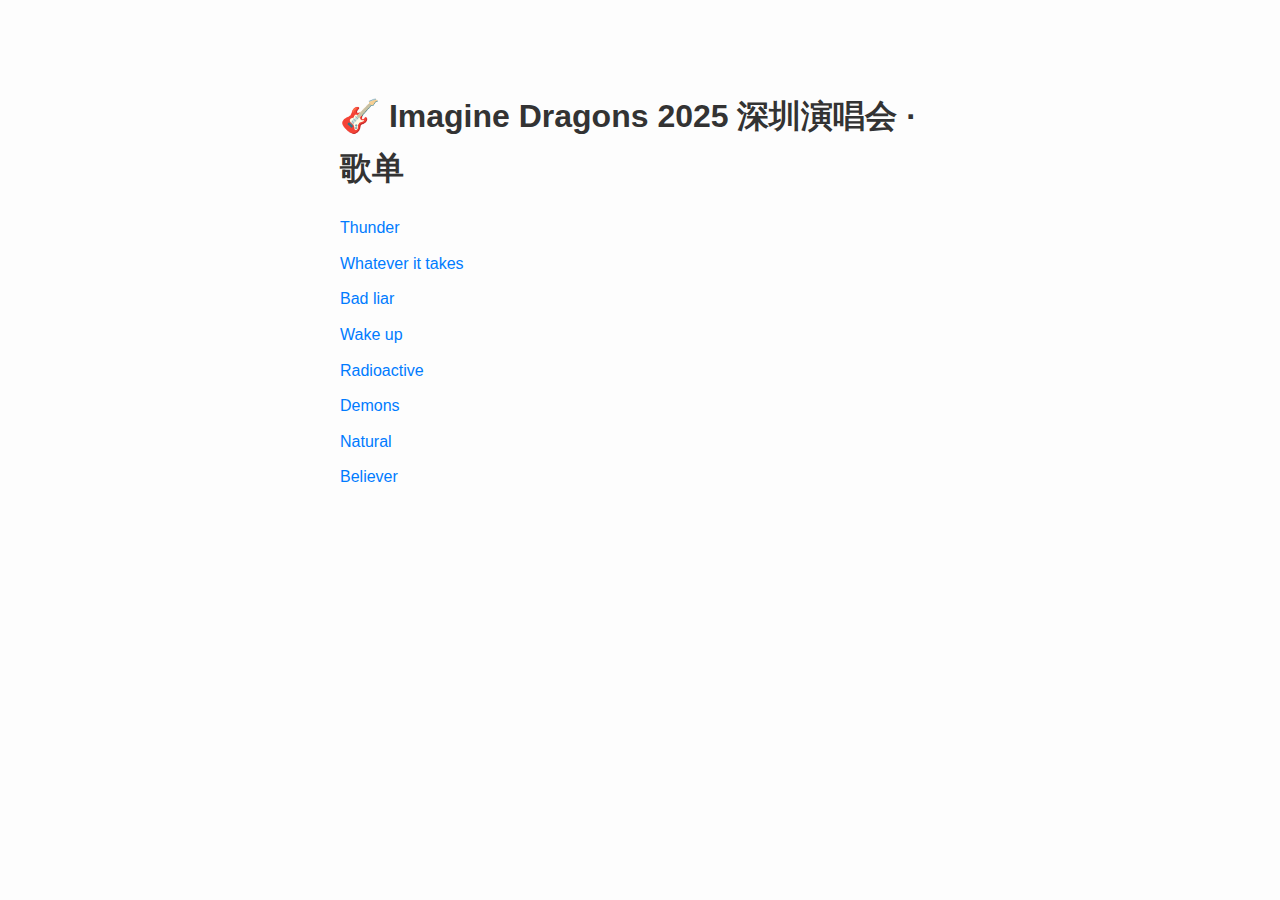
==== index.html @ 4094265f "Add files via upload" ====
<!DOCTYPE html>
<html lang="zh">
<head>
    <meta charset="UTF-8">
    <title>Imagine Dragons 2025 深圳演唱会</title>
    <link rel="stylesheet" href="style.css">
</head>
<body>
    <h1>🎸 Imagine Dragons 2025 深圳演唱会 · 歌单</h1>
    <ul>
        <li><a href="thunder.html">Thunder</a></li>
        <li><a href="whatever it takes.html">Whatever it takes</a></li>
        <li><a href="bad liar.html">Bad liar</a></li>
        <li><a href="wake up.html">Wake up</a></li>
        <li><a href="radioactive.html">Radioactive</a></li>
        <li><a href="demons.html">Demons</a></li>
        <li><a href="natural.html">Natural</a></li>
        <li><a href="believer.html">Believer</a></li>
    </ul>
</body>
</html>
---- style.css ----
body {
    font-family: 'Arial', sans-serif;
    max-width: 600px;
    margin: 50px auto;
    padding: 20px;
    background-color: #fdfdfd;
    line-height: 1.6;
}

h1, h2 {
    color: #333;
}

ul {
    list-style: none;
    padding: 0;
}

li {
    margin: 10px 0;
}

a {
    text-decoration: none;
    color: #007bff;
}

a:hover {
    text-decoration: underline;
}

pre {
    background: #f8f8f8;
    padding: 15px;
    border-left: 4px solid #ccc;
    white-space: pre-wrap;
}
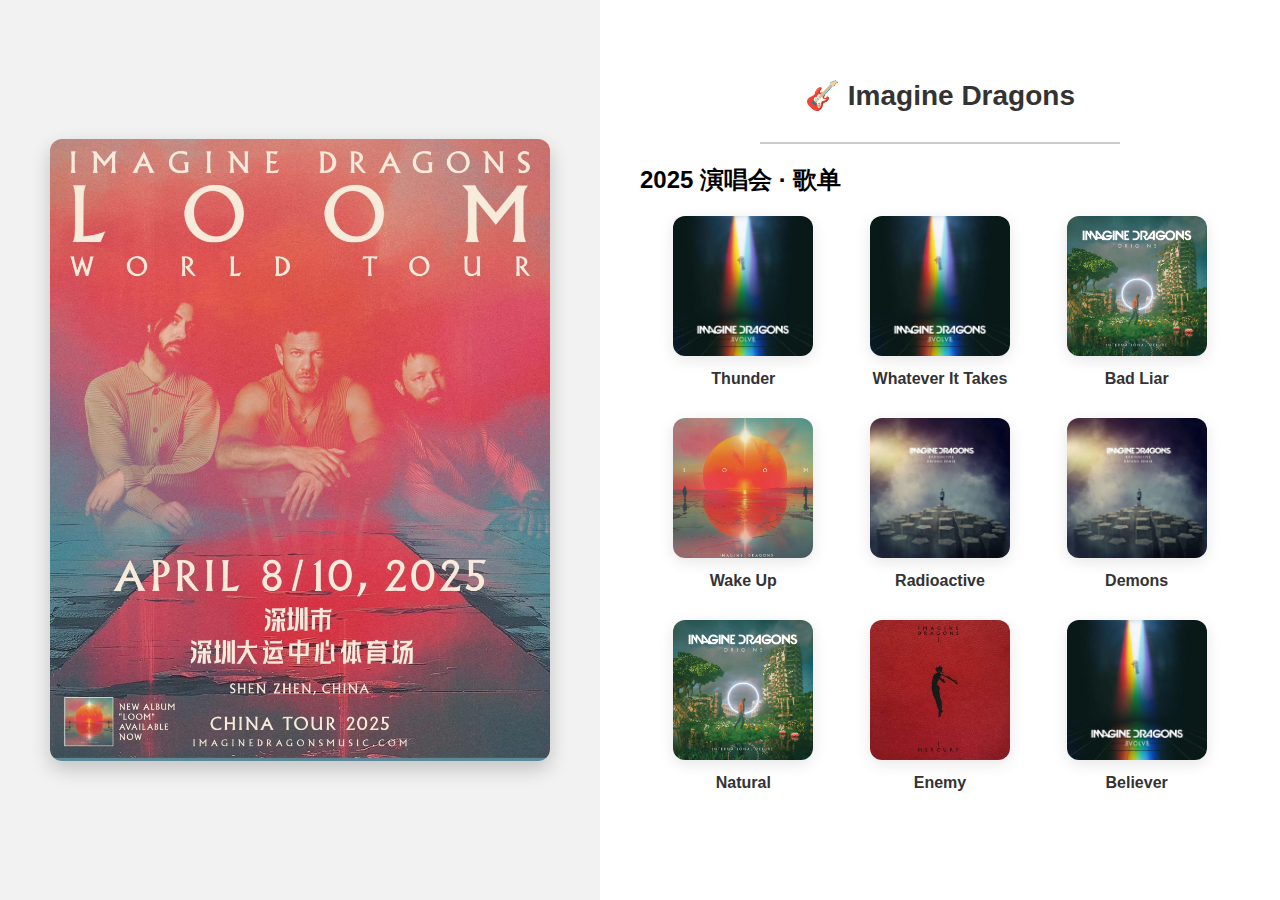
==== commit 709f2ddb: "Add files via upload" ====
--- a/index.html
+++ b/index.html
@@ -1,21 +1,65 @@
 <!DOCTYPE html>
 <html lang="zh">
 <head>
-    <meta charset="UTF-8">
-    <title>Imagine Dragons 2025 深圳演唱会</title>
-    <link rel="stylesheet" href="style.css">
+  <meta charset="UTF-8">
+  <title>Imagine Dragons 2025 深圳演唱会</title>
+  <link rel="stylesheet" href="style.css">
+  <meta name="viewport" content="width=device-width, initial-scale=1.0">
 </head>
 <body>
-    <h1>🎸 Imagine Dragons 2025 深圳演唱会 · 歌单</h1>
-    <ul>
-        <li><a href="thunder.html">Thunder</a></li>
-        <li><a href="whatever it takes.html">Whatever it takes</a></li>
-        <li><a href="bad liar.html">Bad liar</a></li>
-        <li><a href="wake up.html">Wake up</a></li>
-        <li><a href="radioactive.html">Radioactive</a></li>
-        <li><a href="demons.html">Demons</a></li>
-        <li><a href="natural.html">Natural</a></li>
-        <li><a href="believer.html">Believer</a></li>
-    </ul>
+  <div class="main-layout">
+
+    <!-- 左侧图片区域 -->
+    <div class="left-image">
+      <img src="ML.jpg" alt="Imagine Dragons 演唱会">
+    </div>
+
+    <!-- 右侧内容区域：标题 + 专辑九宫格 -->
+    <div class="right-content">
+      <h1 class="center-title">🎸 Imagine Dragons</h1>
+      <hr style="width: 60%; margin: 10px auto; border: none; border-top: 2px solid #ccc;">
+      <h2 class="center-title">2025 演唱会 · 歌单</h2>
+
+      <div class="album-grid">
+        <a href="thunder.html" class="album-card">
+          <img src="thunder.jpg" alt="Thunder">
+          <div class="album-title">Thunder</div>
+        </a>
+        <a href="whatever it takes.html" class="album-card">
+          <img src="whatever it takes.jpg" alt="Whatever It Takes">
+          <div class="album-title">Whatever It Takes</div>
+        </a>
+        <a href="bad liar.html" class="album-card">
+          <img src="bad liar.jpg" alt="Bad Liar">
+          <div class="album-title">Bad Liar</div>
+        </a>
+        <a href="wake up.html" class="album-card">
+          <img src="wake up.jpg" alt="Wake Up">
+          <div class="album-title">Wake Up</div>
+        </a>
+        <a href="radioactive.html" class="album-card">
+          <img src="radioactive.jpg" alt="Radioactive">
+          <div class="album-title">Radioactive</div>
+        </a>
+        <a href="demons.html" class="album-card">
+          <img src="demons.jpg" alt="Demons">
+          <div class="album-title">Demons</div>
+        </a>
+        <a href="natural.html" class="album-card">
+          <img src="natural.jpg" alt="Natural">
+          <div class="album-title">Natural</div>
+        </a>
+        <a href="enemy.html" class="album-card">
+          <img src="enemy.jpg" alt="Enemy">
+          <div class="album-title">Enemy</div>
+        </a>
+        <a href="believer.html" class="album-card">
+          <img src="believer.jpg" alt="Believer">
+          <div class="album-title">Believer</div>
+        </a>
+      </div>
+    </div>
+
+  </div>
 </body>
-</html>+</html>
--- a/style.css
+++ b/style.css
@@ -1,37 +1,147 @@
+/* 全局字体和背景 */
 body {
-    font-family: 'Arial', sans-serif;
-    max-width: 600px;
-    margin: 50px auto;
-    padding: 20px;
-    background-color: #fdfdfd;
-    line-height: 1.6;
-}
-
-h1, h2 {
+    margin: 0;
+    padding: 0;
+    font-family: "Helvetica Neue", sans-serif;
+    background-color: #fafafa;
+  }
+  
+  /* 页面主布局：左右排 */
+  .main-layout {
+    display: flex;
+    flex-direction: row;
+    height: 100vh;
+  }
+  
+  /* 左边图片区域 */
+  .left-image {
+    flex: 1;
+    display: flex;
+    align-items: center;
+    justify-content: center;
+    background-color: #f2f2f2;
+    overflow: hidden;
+  }
+  
+  .left-image img {
+    width: 90%;
+    height: auto;
+    max-width: 500px;
+    border-radius: 12px;
+    box-shadow: 0 8px 20px rgba(0, 0, 0, 0.2);
+  }
+  
+  /* 右边内容区域 */
+  .right-content {
+    flex: 1;
+    padding: 60px 40px;
+    background-color: #ffffff;
+    overflow-y: auto;
+  }
+  
+  .right-content h1 {
     color: #333;
-}
-
-ul {
-    list-style: none;
-    padding: 0;
-}
-
-li {
-    margin: 10px 0;
-}
-
-a {
+    margin-bottom: 30px;
+    text-align: center;
+    font-size: 28px;
+  }
+  
+  /* 九宫格专辑区域 */
+  .album-grid {
+    display: grid;
+    grid-template-columns: repeat(3, 1fr);
+    gap: 30px;
+    padding: 0 20px;
+    justify-items: center;
+    align-items: start;
+  }
+  
+  .album-card {
+    text-align: center;
     text-decoration: none;
-    color: #007bff;
-}
-
-a:hover {
-    text-decoration: underline;
-}
-
-pre {
+    color: #333;
+    transition: transform 0.3s ease, box-shadow 0.3s ease;
+  }
+  
+  .album-card img {
+    width: 140px;
+    height: 140px;
+    object-fit: cover;
+    border-radius: 12px;
+    box-shadow: 0 4px 15px rgba(0, 0, 0, 0.1);
+  }
+  
+  .album-title {
+    margin-top: 10px;
+    font-size: 16px;
+    font-weight: bold;
+  }
+  
+  .album-card:hover {
+    transform: scale(1.05);
+    box-shadow: 0 8px 20px rgba(0, 0, 0, 0.2);
+    cursor: pointer;
+  }
+  
+  /* 歌词页预格式样式 */
+  pre {
     background: #f8f8f8;
     padding: 15px;
-    border-left: 4px solid #ccc;
     white-space: pre-wrap;
-}
+    font-size: 16px;
+    line-height: 1.6;
+    border-radius: 6px;
+  }
+  
+  /* 高亮样式 */
+.highlight {
+    color: #e91e63; /* 玫红色 */
+    font-weight: bold;
+  }
+
+  /* ✅ 移动端适配 */
+  @media (max-width: 768px) {
+    .main-layout {
+      flex-direction: column;
+      height: auto;
+    }
+  
+    .left-image,
+    .right-content {
+      flex: none;
+      width: 100%;
+    }
+  
+    .left-image {
+      padding: 20px;
+    }
+  
+    .left-image img {
+      width: 100%;
+      max-width: 100%;
+      height: auto;
+      border-radius: 0;
+      box-shadow: none;
+    }
+  
+    .right-content {
+      padding: 30px 20px;
+    }
+  
+    .album-grid {
+      grid-template-columns: repeat(2, 1fr);
+      gap: 20px;
+    }
+  
+    .album-card img {
+      width: 100%;
+      height: auto;
+    }
+    
+    .center-title {
+        text-align: center;
+        margin-bottom: 20px;
+        font-weight: bold;
+      }
+      
+  }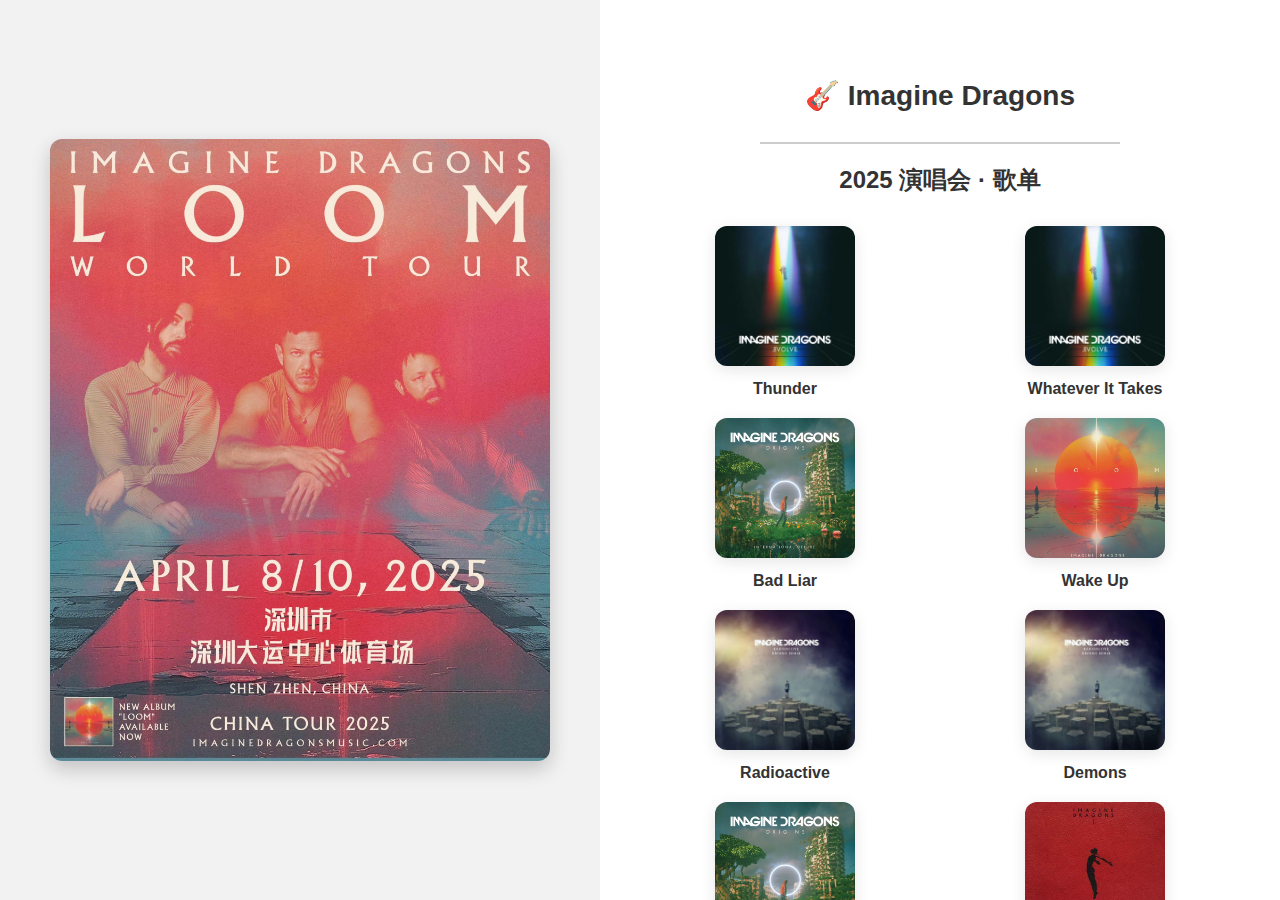
==== commit 737c2fe5: "Add files via upload" ====
--- a/index.html
+++ b/index.html
@@ -14,13 +14,14 @@
       <img src="ML.jpg" alt="Imagine Dragons 演唱会">
     </div>
 
-    <!-- 右侧内容区域：标题 + 专辑九宫格 -->
+    <!-- 右侧内容区域：标题 + 专辑展示 -->
     <div class="right-content">
       <h1 class="center-title">🎸 Imagine Dragons</h1>
       <hr style="width: 60%; margin: 10px auto; border: none; border-top: 2px solid #ccc;">
       <h2 class="center-title">2025 演唱会 · 歌单</h2>
 
-      <div class="album-grid">
+      <!-- 专辑区域：一行两个 -->
+      <div class="album-row">
         <a href="thunder.html" class="album-card">
           <img src="thunder.jpg" alt="Thunder">
           <div class="album-title">Thunder</div>
@@ -29,6 +30,9 @@
           <img src="whatever it takes.jpg" alt="Whatever It Takes">
           <div class="album-title">Whatever It Takes</div>
         </a>
+      </div>
+
+      <div class="album-row">
         <a href="bad liar.html" class="album-card">
           <img src="bad liar.jpg" alt="Bad Liar">
           <div class="album-title">Bad Liar</div>
@@ -37,6 +41,9 @@
           <img src="wake up.jpg" alt="Wake Up">
           <div class="album-title">Wake Up</div>
         </a>
+      </div>
+
+      <div class="album-row">
         <a href="radioactive.html" class="album-card">
           <img src="radioactive.jpg" alt="Radioactive">
           <div class="album-title">Radioactive</div>
@@ -45,6 +52,9 @@
           <img src="demons.jpg" alt="Demons">
           <div class="album-title">Demons</div>
         </a>
+      </div>
+
+      <div class="album-row">
         <a href="natural.html" class="album-card">
           <img src="natural.jpg" alt="Natural">
           <div class="album-title">Natural</div>
@@ -53,11 +63,19 @@
           <img src="enemy.jpg" alt="Enemy">
           <div class="album-title">Enemy</div>
         </a>
+      </div>
+
+      <div class="album-row">
         <a href="believer.html" class="album-card">
           <img src="believer.jpg" alt="Believer">
           <div class="album-title">Believer</div>
         </a>
+        <a href="bones.html" class="album-card">
+          <img src="bones.jpg" alt="Bones">
+          <div class="album-title">Bones</div>
+        </a>
       </div>
+
     </div>
 
   </div>
--- a/style.css
+++ b/style.css
@@ -4,144 +4,140 @@
     padding: 0;
     font-family: "Helvetica Neue", sans-serif;
     background-color: #fafafa;
-  }
-  
-  /* 页面主布局：左右排 */
-  .main-layout {
+    color: #333;
+    text-align: center; /* 全局文本居中 */
+}
+
+/* 页面主布局：左右排 */
+.main-layout {
     display: flex;
     flex-direction: row;
     height: 100vh;
-  }
-  
-  /* 左边图片区域 */
-  .left-image {
+}
+
+/* 左边图片区域 */
+.left-image {
     flex: 1;
     display: flex;
     align-items: center;
     justify-content: center;
     background-color: #f2f2f2;
     overflow: hidden;
-  }
-  
-  .left-image img {
+}
+
+.left-image img {
     width: 90%;
     height: auto;
     max-width: 500px;
     border-radius: 12px;
     box-shadow: 0 8px 20px rgba(0, 0, 0, 0.2);
-  }
-  
-  /* 右边内容区域 */
-  .right-content {
+}
+
+/* 右边内容区域 */
+.right-content {
     flex: 1;
     padding: 60px 40px;
     background-color: #ffffff;
     overflow-y: auto;
-  }
-  
-  .right-content h1 {
+}
+
+.right-content h1 {
     color: #333;
     margin-bottom: 30px;
     text-align: center;
     font-size: 28px;
-  }
-  
-  /* 九宫格专辑区域 */
-  .album-grid {
-    display: grid;
-    grid-template-columns: repeat(3, 1fr);
-    gap: 30px;
-    padding: 0 20px;
-    justify-items: center;
-    align-items: start;
-  }
-  
-  .album-card {
+}
+
+.right-content h2 {
+    color: #333;
+    margin-bottom: 30px;
+    text-align: center;
+    font-size: 24px;
+}
+
+/* 一行两个专辑区域 */
+.album-row {
+    display: flex;
+    justify-content: space-around;
+    gap: 20px;
+    margin-bottom: 20px;
+}
+
+/* 专辑卡片 */
+.album-card {
     text-align: center;
     text-decoration: none;
     color: #333;
     transition: transform 0.3s ease, box-shadow 0.3s ease;
-  }
-  
-  .album-card img {
+}
+
+.album-card img {
     width: 140px;
     height: 140px;
     object-fit: cover;
     border-radius: 12px;
     box-shadow: 0 4px 15px rgba(0, 0, 0, 0.1);
-  }
-  
-  .album-title {
+}
+
+.album-title {
     margin-top: 10px;
     font-size: 16px;
     font-weight: bold;
-  }
-  
-  .album-card:hover {
+}
+
+.album-card:hover {
     transform: scale(1.05);
     box-shadow: 0 8px 20px rgba(0, 0, 0, 0.2);
     cursor: pointer;
-  }
-  
-  /* 歌词页预格式样式 */
-  pre {
-    background: #f8f8f8;
-    padding: 15px;
-    white-space: pre-wrap;
-    font-size: 16px;
-    line-height: 1.6;
-    border-radius: 6px;
-  }
-  
-  /* 高亮样式 */
+}
+
+/* 歌词页样式 */
+.song-title {
+    font-size: 28px;
+    margin: 30px 0;
+    color: #333;
+}
+
+/* 歌词容器 */
+.lyrics {
+    text-align: center; /* 歌词内容居中 */
+    font-size: 18px; /* 默认字体大小 */
+    line-height: 1.8; /* 行间距 */
+    margin: 0 auto;
+    padding: 20px;
+    max-width: 800px; /* 设置最大宽度，确保大屏显示合适 */
+}
+
+/* 高亮样式 */
 .highlight {
-    color: #e91e63; /* 玫红色 */
+    color: #e91e63; /* 玫红色字体 */
     font-weight: bold;
-  }
+}
 
-  /* ✅ 移动端适配 */
-  @media (max-width: 768px) {
-    .main-layout {
-      flex-direction: column;
-      height: auto;
+/* ✅ 移动端适配 */
+@media (max-width: 768px) {
+    .song-title {
+        font-size: 24px; /* 移动端歌名字体大小 */
     }
-  
-    .left-image,
-    .right-content {
-      flex: none;
-      width: 100%;
+
+    .lyrics {
+        font-size: 16px; /* 移动端字体适配 */
+        line-height: 1.6; /* 行间距调整 */
+        padding: 15px;
+        max-width: 95%; /* 更小的最大宽度，适合手机 */
     }
-  
-    .left-image {
-      padding: 20px;
+
+    .highlight {
+        font-size: 16px; /* 移动端高亮字体大小 */
     }
-  
-    .left-image img {
-      width: 100%;
-      max-width: 100%;
-      height: auto;
-      border-radius: 0;
-      box-shadow: none;
+
+    /* 专辑卡片样式调整为手机适应 */
+    .album-card img {
+        width: 120px;
+        height: 120px;
     }
-  
-    .right-content {
-      padding: 30px 20px;
+
+    .album-title {
+        font-size: 14px;
     }
-  
-    .album-grid {
-      grid-template-columns: repeat(2, 1fr);
-      gap: 20px;
-    }
-  
-    .album-card img {
-      width: 100%;
-      height: auto;
-    }
-    
-    .center-title {
-        text-align: center;
-        margin-bottom: 20px;
-        font-weight: bold;
-      }
-      
-  }+}
